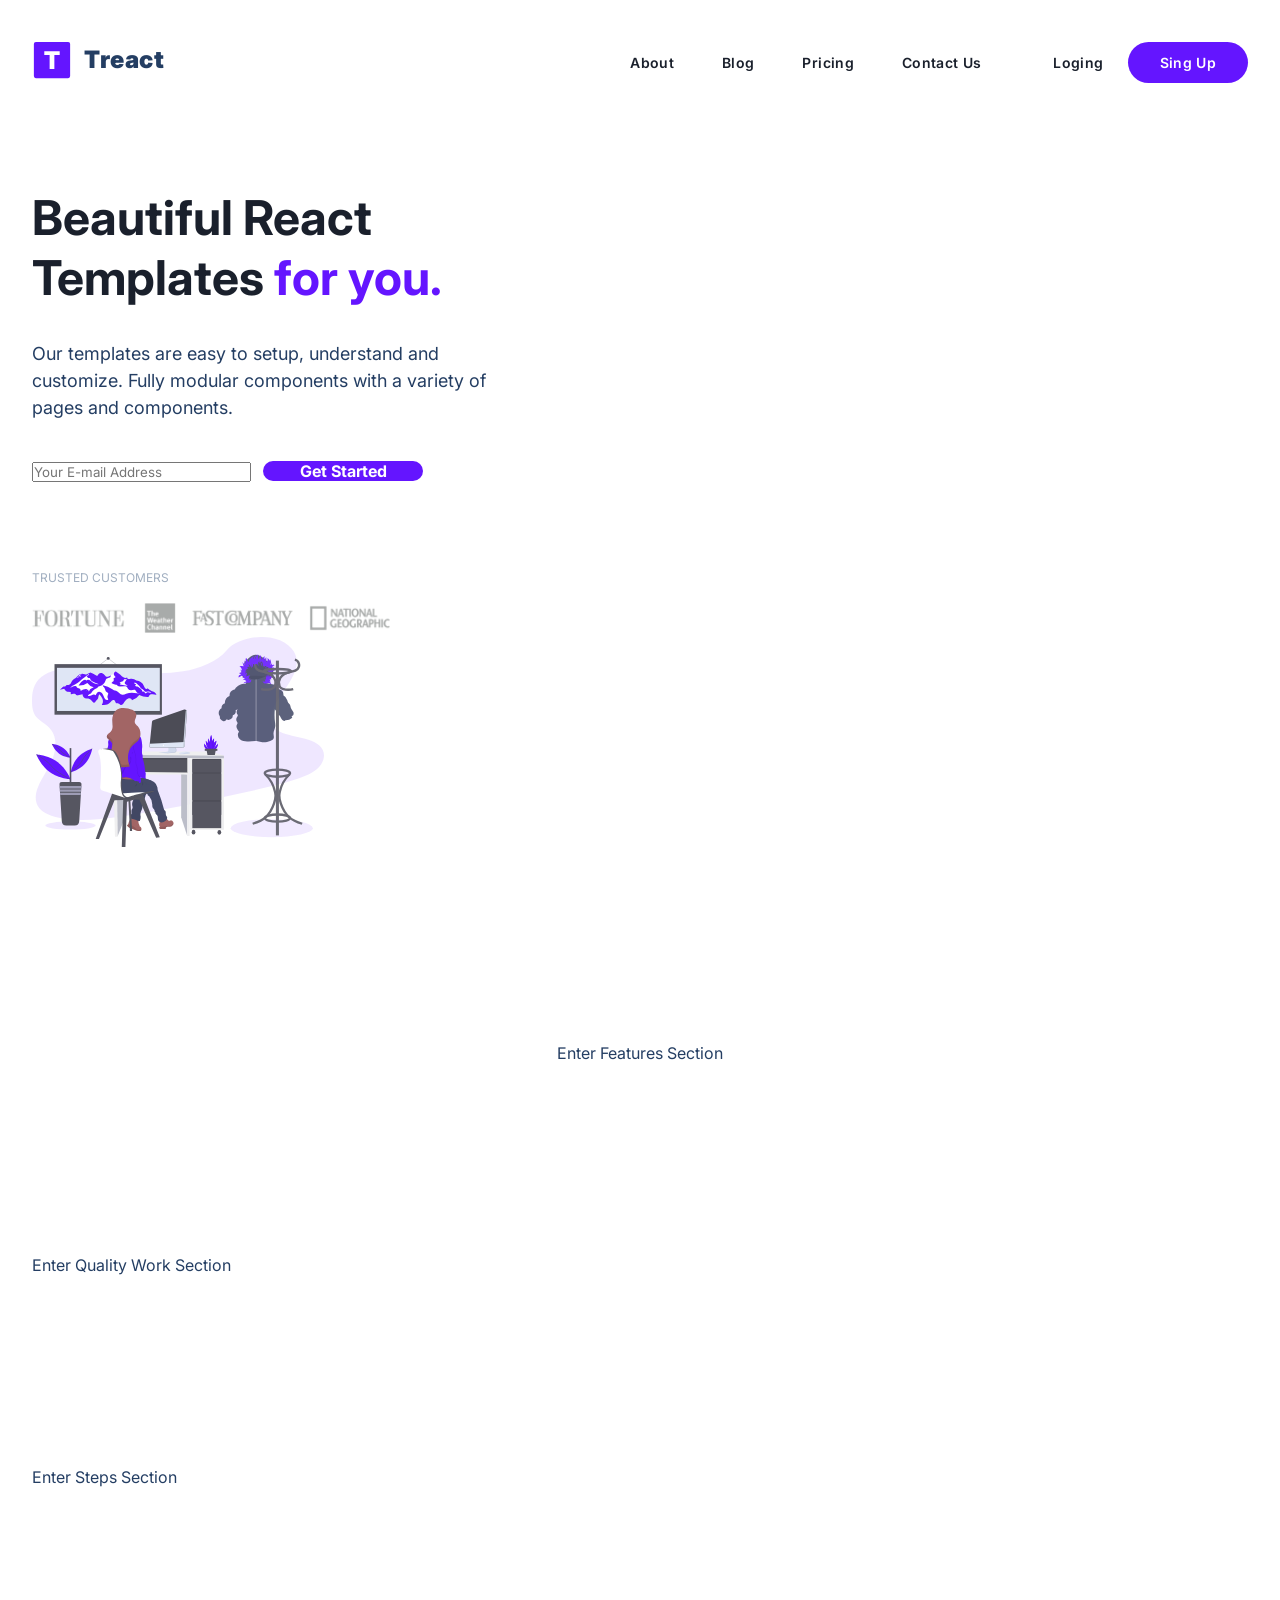
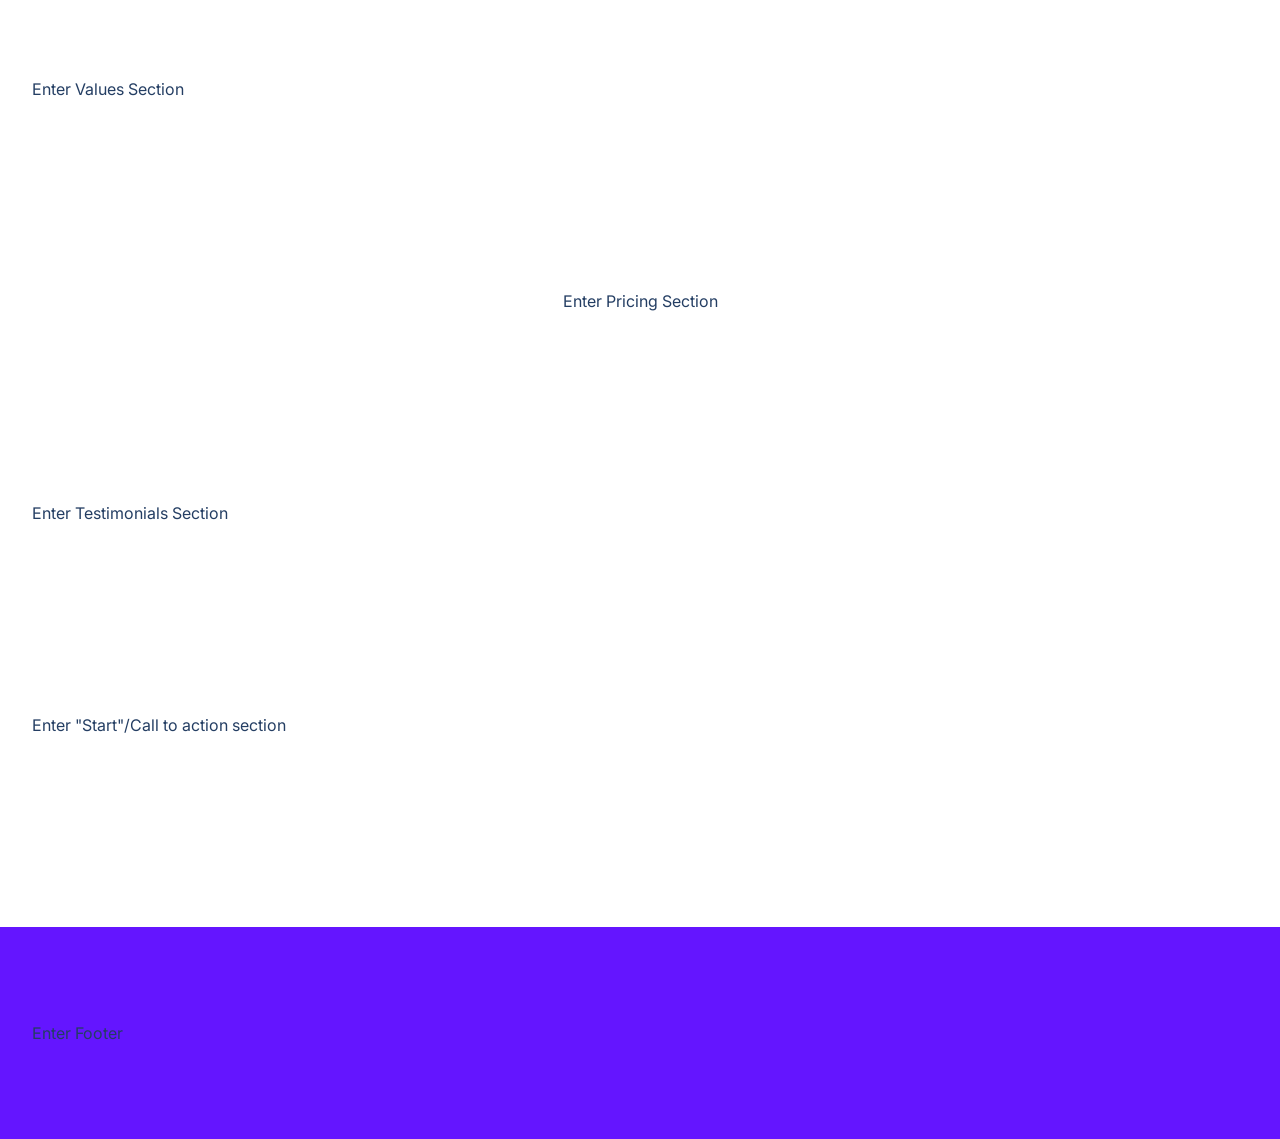
==== index.html @ c9144bdb "update project files" ====
<!DOCTYPE html>
<html lang="en">

<head>
    <meta charset="UTF-8">
    <meta http-equiv="X-UA-Compatible" content="IE=edge">
    <meta name="viewport" content="width=device-width, initial-scale=1.0">
    <title>Document</title>
    <link rel="stylesheet" href="style.css">
    <link rel="stylesheet" href="https://pro.fontawesome.com/releases/v5.10.0/css/all.css"
        integrity="sha384-AYmEC3Yw5cVb3ZcuHtOA93w35dYTsvhLPVnYs9eStHfGJvOvKxVfELGroGkvsg+p" crossorigin="anonymous" />
    <script src="script.js"></script>
</head>

<body>
    <section id="landing">
        <nav>
            <div class="row nav__row">
                <div class="nav__logo">
                <img src="./assets/logo.2c489fc453a1783cbadacf914efa3df6.svg" alt="" class="nav__logo--img">
                 <div class="nav__logo--title">
                    Treact
                 </div>
                </div>
                <div class="nav__links">
                <a href="#" class="nav__link">About</a>    
                <a href="#" class="nav__link">Blog</a>    
                <a href="#" class="nav__link">Pricing</a>    
                <a href="#" class="nav__link">Contact Us </a>    
                <a href="#" class="nav__link login">Loging</a>    
                <a href="#" class="nav__link nav__link--primary">Sing Up</a>    
                </div>
                <button class="btn__menu" onclick="openMenu()">
                    <svg xmlns="http://www.w3.org/2000/svg" width="24" height="24" viewBox="0 0 24 24" fill="none"
                        stroke="currentColor" stroke-width="2" stroke-linecap="round" stroke-linejoin="round"
                        class="btn__menu--svg">
                        <line x1="3" y1="12" x2="21" y2="12"></line>
                        <line x1="3" y1="6" x2="21" y2="6"></line>
                        <line x1="3" y1="18" x2="21" y2="18"></line>
                    </svg>
                </button>
            </div>
        </nav>
        <div class="modal">
            <button class="btn__menu btn__menu--close" onclick="closeMenu()">
                <svg xmlns="http://www.w3.org/2000/svg" width="24" height="24" viewBox="0 0 24 24" fill="none"
                    stroke="currentColor" stroke-width="2" stroke-linecap="round" stroke-linejoin="round"
                    class="light___StyledCloseIcon-lj69nl-14 fASujC">
                    <line x1="18" y1="6" x2="6" y2="18"></line>
                    <line x1="6" y1="6" x2="18" y2="18"></line>
                </svg>
            </button>
            <div class="modal__links">
                <a class="modal__link">About</a>
                <a class="modal__link">Blog</a>
                <a class="modal__link">Pricing</a>
                <a class="modal__link">Contact Us</a>
                <a class="modal__link">Login</a>
                <a class="modal__link modal__link--primary">Sign Up</a>
            </div>
        </div>
        <header>
            <div class="container">
                <div class="row">
                    <div class="header__description">
                        <h1>
                            Beautiful React Templates <span class="purple">for you.</span>
                        </h1>
                        <p class="header__description--para">
                            Our templates are easy to setup, understand and customize. Fully modular components with a variety of pages and components.
                        </p>
                        <div class="header__email">
                          <div class="input header__email--input">
                            <input type="text" placeholder="Your E-mail Address">
                            <button class="header__email--btn">Get Started</button>
                          </div>
                            <p class="header__customers--title">
                               TRUSTED CUSTOMERS
                            </p>
                            <img src="./assets/customers-logo-strip.680ac7c2e8ae28161d2c.png" alt="" class="header__customers">
                        </div>
                        <figure class="header__img--wraper">
                            <img src="./assets/design-illustration-2.6da6a00b20c07c4a9b65d1870679e1b8.svg" alt="" class="header__img">
                        </figure>
                    </div>
                </div>
        </header>
    </section>
    <main>
        <section id="features">
            <div class="container">
                <div class="row__narrow">
                    <!--  -->Enter Features Section<!--  -->
                </div>
            </div>
        </section>
        <section id="quality">
            <div class="container">
                <div class="row">
                    <!--  -->Enter Quality Work Section<!--  -->
                </div>
            </div>
        </section>
        <section id="steps">
            <div class="container">
                <div class="row">
                    <!--  -->Enter Steps Section<!--  -->
                </div>
            </div>
        </section>
        <section id="values">
            <div class="container">
                <div class="row">
                    <!--  -->Enter Values Section<!--  -->
                </div>
            </div>
        </section>
        <section id="pricing">
            <div class="container">
                <div class="row">
                    <!--  -->Enter Pricing Section<!--  -->
                </div>
            </div>
        </section>
        <section id="testimonials">
            <div class="container">
                <div class="row">
                    <!--  -->Enter Testimonials Section<!--  -->
                </div>
            </div>
        </section>
        <section id="start">
            <div class="container">
                <div class="row">
                    <!--  -->Enter "Start"/Call to action section<!--  -->
                </div>
            </div>
        </section>
    </main>
    <footer>
        <div class="row footer__row">
            <!--  -->Enter Footer<!--  -->
        </div>
    </footer>
</body>

</html>
---- style.css ----
@import url('https://fonts.googleapis.com/css2?family=Inter:wght@100;200;300;400;500;600;700;800;900&display=swap');

* {
    margin: 0;
    padding: 0;
    box-sizing: border-box;
    font-family: 'Inter', system-ui;
    color: #243e63;
}

body {
    max-width: 100vw;
    overflow-x: hidden;
}

a {
    text-decoration: none;
    display: inline;
}

h1 {
    font-size: 48px;
    color: #1a202c;
    line-height: 1.25;
}

p {
    font-size: 18px;
    line-height: 1.5;
}

img {
    width: 100%;
}

.row {
    width: 100%;
    max-width: 1280px;
    margin: 0 auto;
}

.row__narrow {
    width: 100%;
    max-width: 1024px;
    margin: 0 auto;
}

.container {
    padding: 96px 0;
}

.purple {
    color: #6415ff;
}

section {
    padding: 0 32px;
}

main {
    margin-bottom: 96px;
}

button {
    cursor: pointer;
}


/* 

NAVBAR ↓

*/


nav {
    display: flex;
    padding-top: 32px;
}

.nav__row {
    display: flex;
    justify-content: space-between;
}

.nav__logo {
    display: flex;
    align-items: center;
    margin: 8px 0;
    padding-bottom: 4px;
}

.nav__logo--img {
    height: 40px;
    width: 40px;
}

.nav__logo--title {
    font-weight: 900;
    font-size: 24px;
    margin-left: 12px;
    padding-bottom: 2px;
    letter-spacing: 0.6px;
}

.nav__links {
    display: flex;
    align-items: center;
    padding-bottom: 2px;
}


.nav__link {
    color: #1a202c;
    font-size: 14px;
    font-weight: 600;
    padding-top: 4px;
    letter-spacing: 0.35px;
    position: relative;
    border-bottom: 2px solid transparent;
    transition: all 300ms ease;
    margin: 0px 24px;
}

.nav__link::after {
    content: "";
    position: absolute;
    bottom: -6px;
    left: 0;
    width: 100%;
    height: 2px;
    background-color: #6415ff;
    opacity: 0;
    transition: opacity 300ms ease;
}

.nav__link:hover::after {
    opacity: 1;
}

.login {
    margin-left: 48px;
}

.nav__link--primary {
    margin: 0;
    padding: 10px 32px;
    margin-top: 2px;
    border-radius: 9999px;
    color: #fff;
    background-color: #6415ff;
    line-height: 1.5;
    border: none;
    width: auto;
    transition: all 300ms ease;
}

.nav__link--primary::after {
    content: "";
    width: 0;
    height: 0;
}

.nav__link--primary:hover {
    background-color: #5011cc;
    color: white;
}

.btn__menu {
    display: none;
    background: transparent;
    border: none;
    transition: all 300ms ease;
}

.btn__menu--svg:hover {
    filter: invert(26%) sepia(94%) saturate(7476%) hue-rotate(261deg) brightness(94%) contrast(115%);
}

.modal {
    position: fixed;
    top: 0;
    left: 0;
    right: 0;
    height: 378px;
    margin: 24px 16px;
    padding: 32px;
    background-color: #fff;
    border: 1px solid rgb(229, 231, 235);
    border-radius: 8px;
    z-index: 4;
    visibility: hidden;
    opacity: 0;
    transform: translateX(300%);
    transition: all 300ms ease;
}

.modal__links {
    width: 100%;
    height: 100%;
    display: flex;
    flex-direction: column;
    align-items: center;
}

.modal__link {
    color: #1a202c;
    font-size: 18px;
    font-weight: 600;
    line-height: 1.5;
    margin: 8px 0;
    padding-bottom: 4px;
    border-bottom: 2px solid transparent;
}

.modal__link--primary {
    color: #f7fafc;
    padding: 12px 32px;
    background: #6415ff;
    border-radius: 500px;
    border: none;
}

.menu--open .modal {
    visibility: visible;
    opacity: 1;
    transform: translateX(0);
}

.btn__menu--close {
    position: fixed;
    top: 24px;
    right: 18px;
}


/* 

HEADER / ABOUT US ↓

*/


header .row {
    display: flex;
    align-items: center;
    justify-content: space-between;
}

.header__description {
    width: 40%;
}

.header__description--para {
    margin: 32px 0; 
}

.header__emial {
    width: 100%;
    max-width: 448px;
    height: 68px;
    position: relative;
    display: flex;
    justify-content: flex-end;
    align-items: center;
}

.header__emial--input {
    width: 100%;
    height: 100%;
    padding: 0 16px;
    border: 1px solid rgb(229, 231, 235);
    border-radius: 8px;
    font-size: 16px;
    font-weight: 500;
    padding: 20px 192px 20px 32px;
    top: 0;
    bottom: 0;
    position: absolute; 
    z-index: 1;
    transition: border-color 300ms;
    color: #243e63;
}

.header__email--input:hover {
    border-color: #a0aec0;
}

.header__email--input:focus,
.header__email--input:active {
    border-color: #6415ff;
    outline: none;
}


.header__email--btn {
    z-index: 2;
    margin: 8px;
    height: calc(100% - 16px);
    border-radius:  500px;
    width: 160px;
    border: none;
    background-color: #6415ff;
    color: #fff;
    font-size: 16px;
    font-weight: 700;
    transition: all 300ms ease;
}

.header__email--btn:hover {
    background-color: #3c0d99;
}

.header__customers--title {
    margin-top: 80px;
    color: #a0aec0;
    font-size: 12px;
    letter-spacing: 0.6;
}

.header__customers {
    margin-top: 16px;
    padding-right: 128px;
    opacity: 0.5;
}

.header__img--wraper {
    width: calc(100% - 40%);
}

.header__img {
    width: 100%;
    max-width: 512px;
}


/* 

FEATURES ↓

*/


#features {
    position: relative;
}

#features .row__narrow {
    display: flex;
    flex-direction: column;
    align-items: center;
}


/* 

QUALITY WORK ↓

*/


#quality .row {
    display: flex;
    justify-content: space-between;
    align-items: center;
}


/* 

STEPS ↓

*/


#steps .row {
    display: flex;
    justify-content: space-between;
    align-items: center;
}


/* 

VALUES ↓

*/

#values .row {
    display: flex;
    justify-content: space-between;
    align-items: center;
}


/*

PRICING ↓

*/


#pricing .row {
    display: flex;
    flex-direction: column;
    align-items: center;
}

/* 

TESTIMONIALS ↓

*/


#testimonials .row {
    display: flex;
}


/* 

START / CALL TO ACTION ↓

*/



#start .row {
    position: relative;
    overflow: hidden;
}


/* 

FOOTER ↓

*/


footer {
    padding: 96px 32px;
    background-color: rgb(100, 21, 255);
    margin-bottom: -32px;
    position: relative;
    overflow: hidden;
}


/* 

MOBILE RESPONSIVENESS ↓

*/


@media(max-width: 1280px) {
    header .row {
        align-items: flex-end;
    }
}

@media (max-width: 1024px) {

    .btn__menu {
        display: block;
    }
    header .row {
        flex-direction: column;
        align-items: center;
    }
    footer {
        padding: 80px 32px;
    }
}

@media(max-width: 768px) {
    #quality .row,
    #values .row {
        flex-direction: column-reverse;
    }
    #steps .row,
    #testimonials .row {
        flex-direction: column;
        align-items: center;
    }
    #pricing .row {
        margin-top: 40px;
    }
}

@media(max-width: 640px) {
    .container {
        padding: 80px 0;
    }
    .nav__logo {
        margin: 8px 0;
        padding-bottom: 4px;
    }
    main {
        margin-bottom: 80px;
    }
}
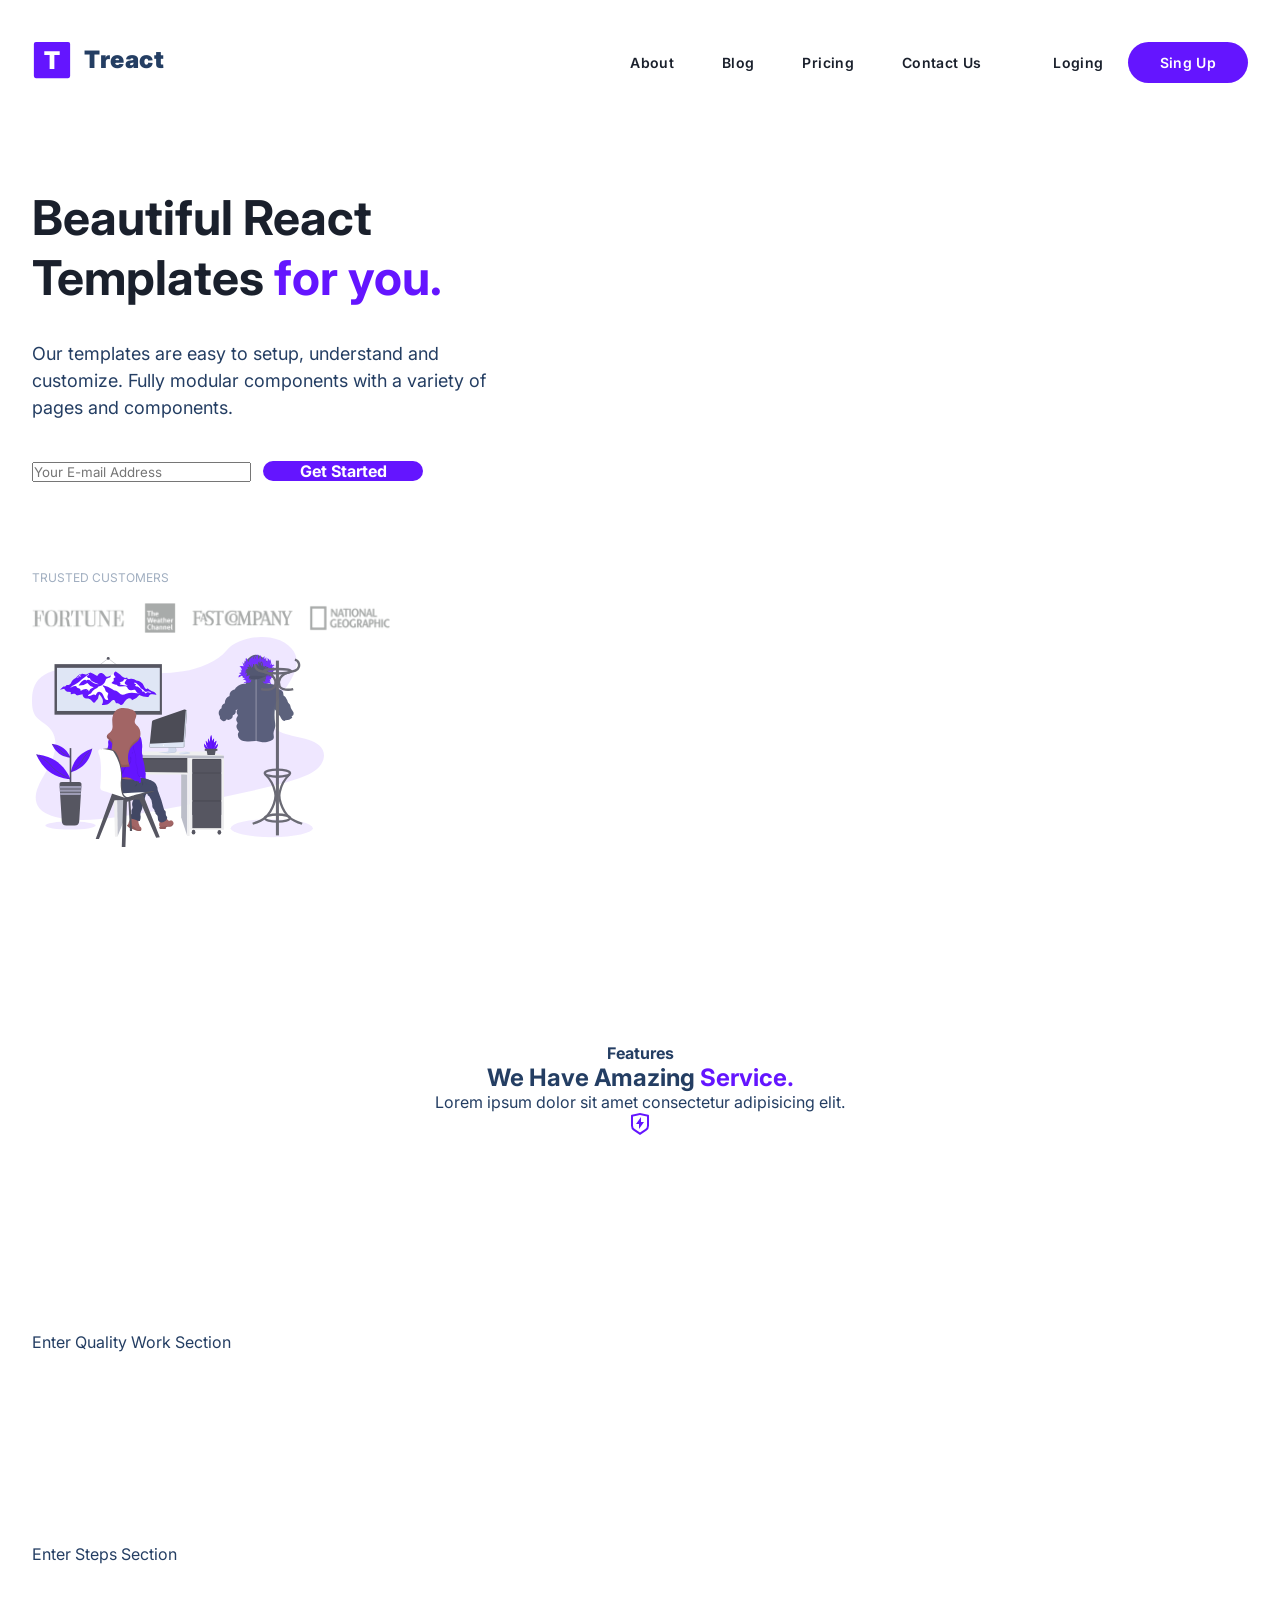
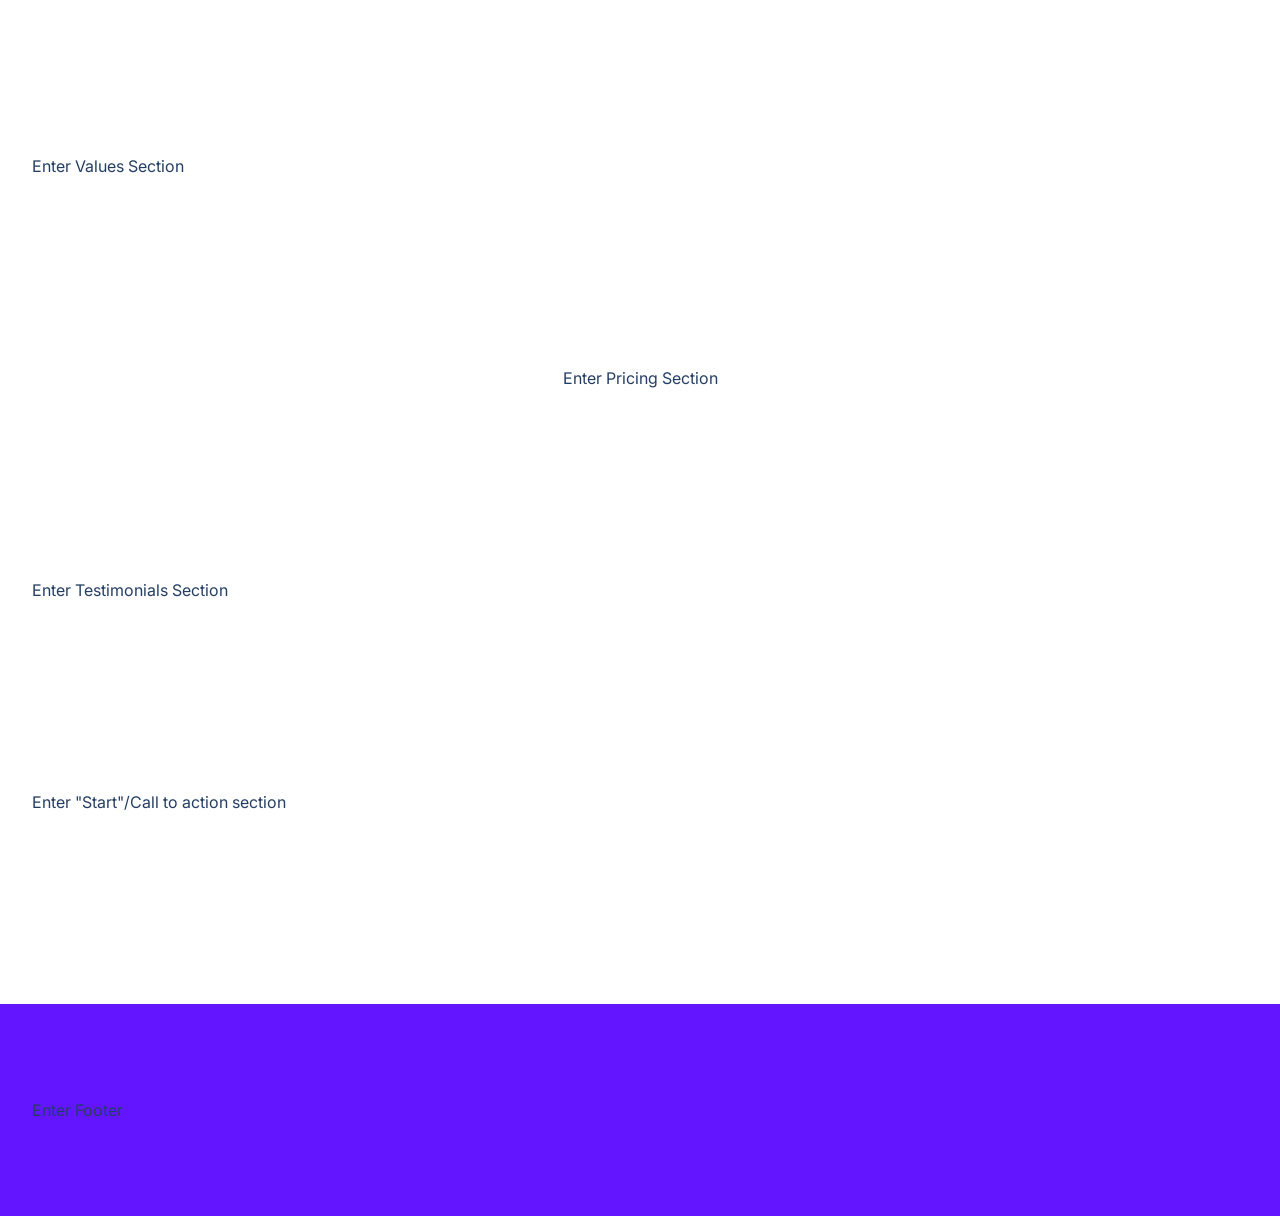
==== commit d11fe07b: "update page content" ====
--- a/index.html
+++ b/index.html
@@ -90,8 +90,22 @@
         <section id="features">
             <div class="container">
                 <div class="row__narrow">
-                    <!--  -->Enter Features Section<!--  -->
+                    <h4 class="section__tag">Features</h4>
+                    <h2 class="section__title">
+                        We Have Amazing <span class="purple">Service.</span>
+                    </h2>
+                    <div class="section__para">
+                        Lorem ipsum dolor sit amet consectetur adipisicing elit.
                 </div>
+                <div class="features">
+                    <div class="feature">
+                        <div class="feature__row">
+                            <figure class="feature__img--wraper">
+                                <img src="./assets/shield-icon.daefe14b320b14fbd9cbd18908ac93ec.svg"
+                                class="feature__img" 
+                                />
+                            </figure>
+                            
             </div>
         </section>
         <section id="quality">
--- a/style.css
+++ b/style.css
@@ -12,10 +12,34 @@
     max-width: 100vw;
     overflow-x: hidden;
 }
+html {
+    scroll-behavior: smooth;
+}
+body {
+    max-width: 100vw;
+    overflow-x: hidden;
+}
+.row {
+    width: 100%;
+    max-width: 1280px;
+    margin: 0 auto;     
+}
+.row__narrow {
+    width: 100%;
+    max-width: 1024px;
+    margin: 0 auto;
+}   
+.container {
+    padding: 96px 0;
+}   
 
 a {
     text-decoration: none;
     display: inline;
+}
+
+img {
+    width: 100%;
 }
 
 h1 {
@@ -24,13 +48,13 @@
     line-height: 1.25;
 }
 
+.purple {
+    color: #6415ff;
+}
+
 p {
     font-size: 18px;
     line-height: 1.5;
-}
-
-img {
-    width: 100%;
 }
 
 .row {
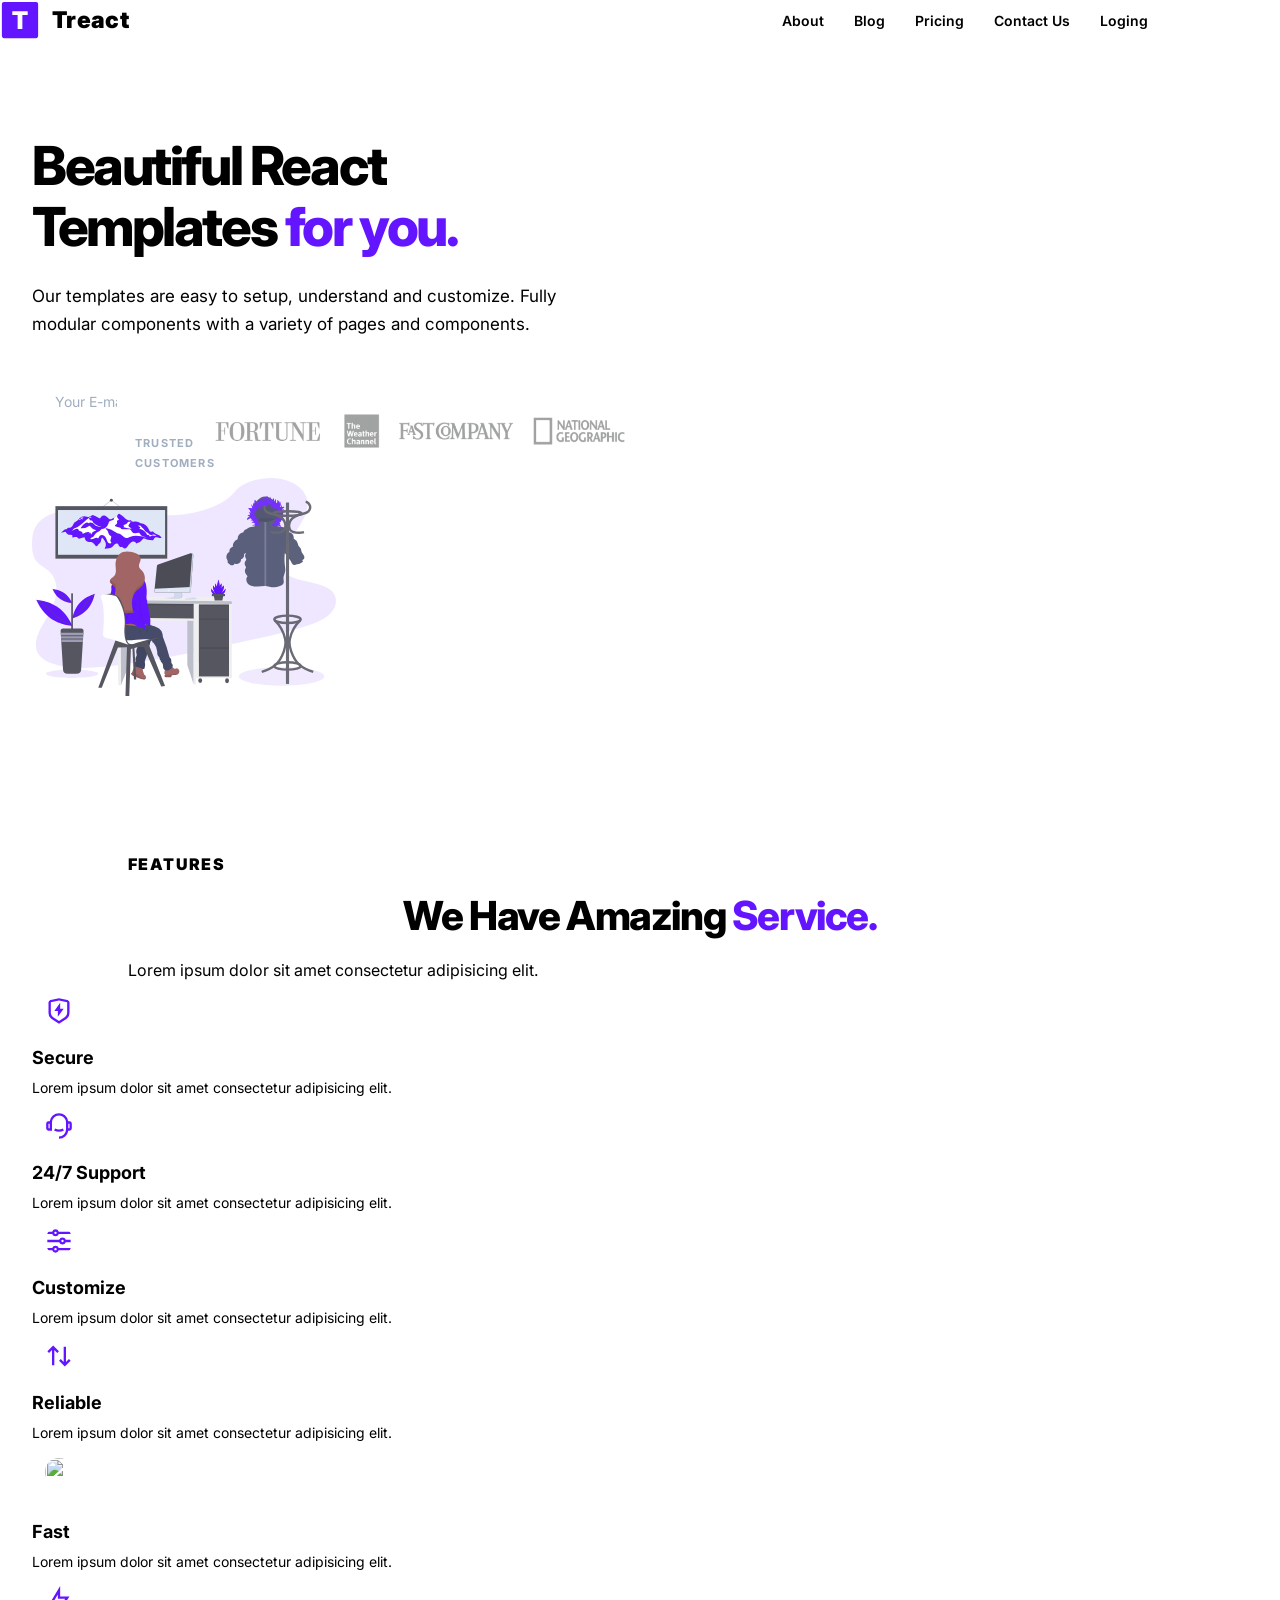
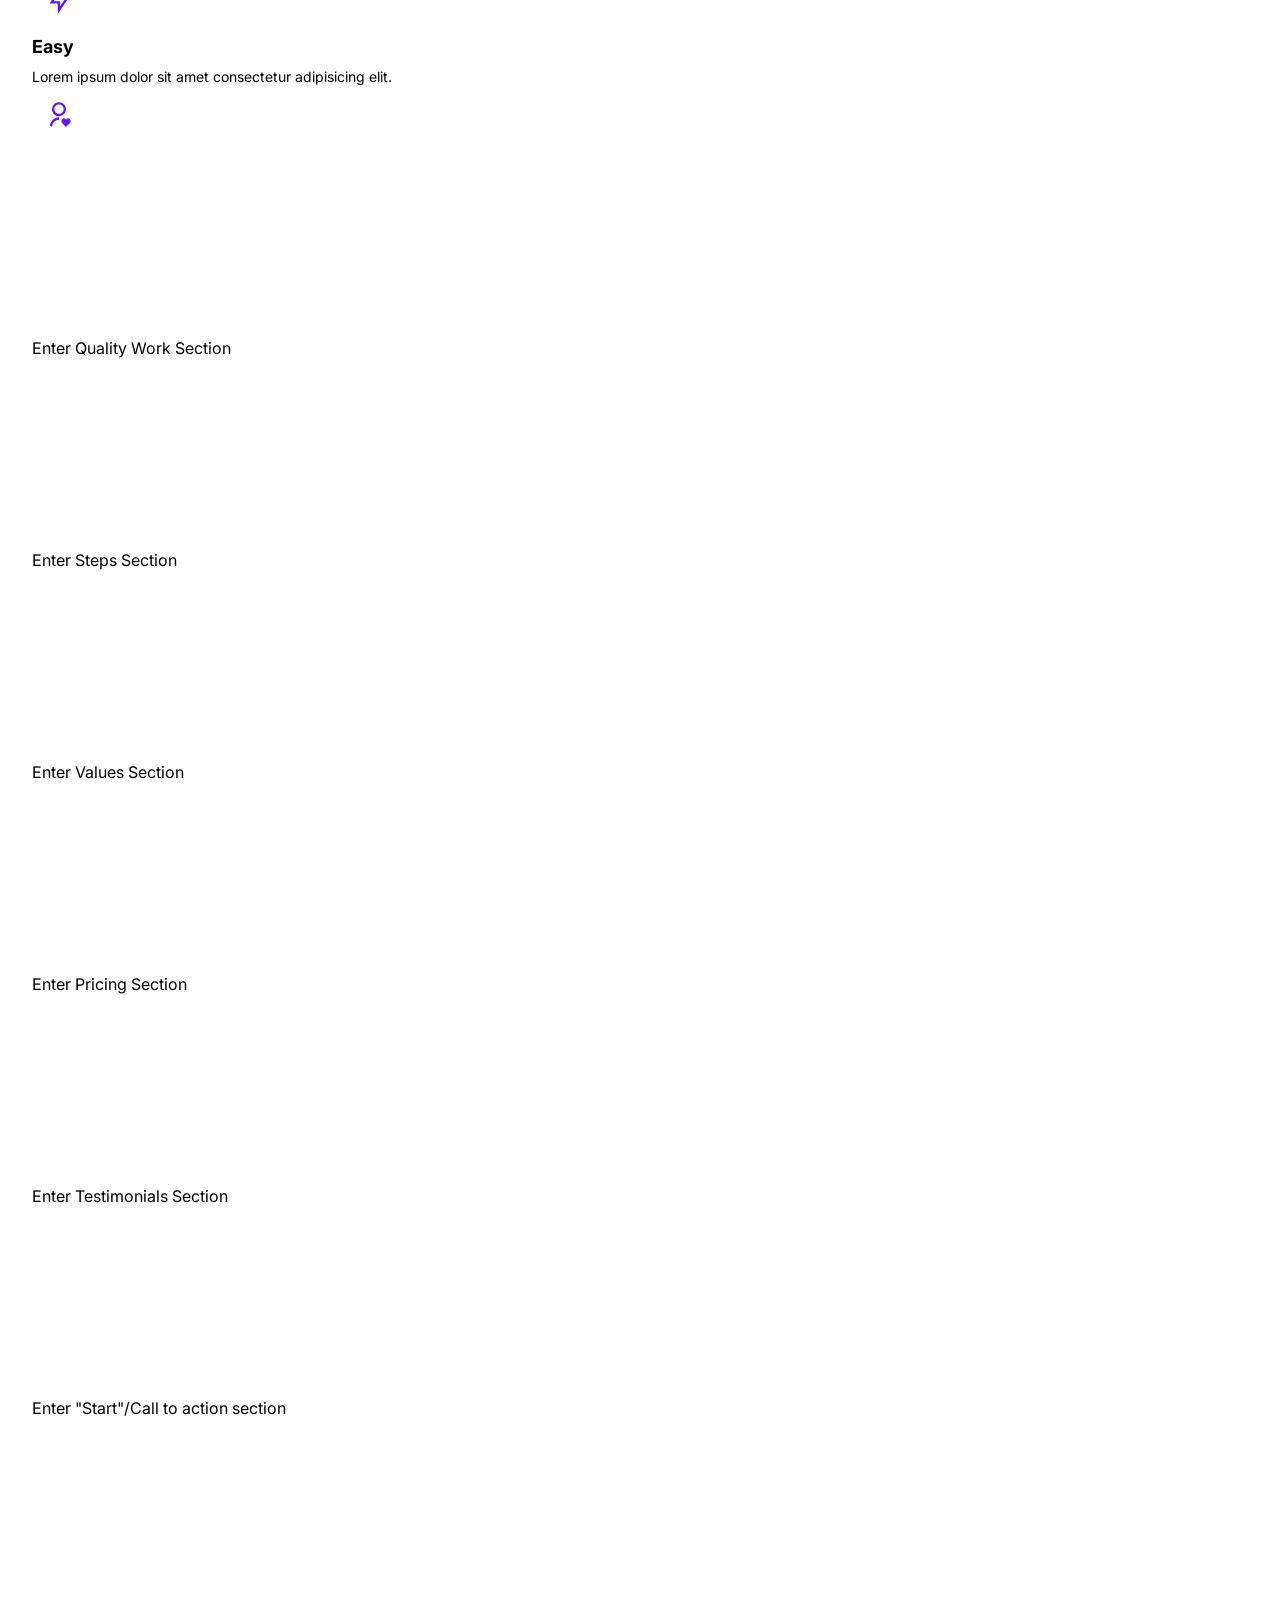
==== commit 3650b30f: "main" ====
--- a/index.html
+++ b/index.html
@@ -57,6 +57,12 @@
                 <a class="modal__link">Contact Us</a>
                 <a class="modal__link">Login</a>
                 <a class="modal__link modal__link--primary">Sign Up</a>
+                <a class="modal__link" href="features" onclick="closeMenu()">About</a>
+                <a class="modal__link modal__link--primary" href="steps" onclick="closeMenu()">How it works</a>
+                <a class="modal__link" href="pricing" onclick="closeMenu()">Pricing</a>
+                <a class="modal__link" href="contact" onclick="closeMenu()">Contact Us</a>
+                <a class="modal__link" href="login" onclick="closeMenu()">Login</a>
+                <a class="modal__link modal__link--primary" href="signup" onclick="closeMenu()">Sign Up</a> 
             </div>
         </div>
         <header>
@@ -71,7 +77,7 @@
                         </p>
                         <div class="header__email">
                           <div class="input header__email--input">
-                            <input type="text" placeholder="Your E-mail Address">
+                            <input type="text" class="header__email--input" placeholder="Your E-mail Address">
                             <button class="header__email--btn">Get Started</button>
                           </div>
                             <p class="header__customers--title">
@@ -84,6 +90,7 @@
                         </figure>
                     </div>
                 </div>
+            </div>
         </header>
     </section>
     <main>
@@ -96,6 +103,7 @@
                     </h2>
                     <div class="section__para">
                         Lorem ipsum dolor sit amet consectetur adipisicing elit.
+                    </div>
                 </div>
                 <div class="features">
                     <div class="feature">
@@ -103,10 +111,108 @@
                             <figure class="feature__img--wraper">
                                 <img src="./assets/shield-icon.daefe14b320b14fbd9cbd18908ac93ec.svg"
                                 class="feature__img" 
-                                />
-                            </figure>
-                            
-            </div>
+                                alt="Purple shield with a lightning bolt, symbolizing secure payments."
+                                />
+                            </figure>
+                             <div class="feature__text">
+                                 <h3 class="feature__title">Secure</h3>
+                                 <p class="feature__para">
+                                     Lorem ipsum dolor sit amet consectetur adipisicing elit.
+                                 </p>
+                             </div>
+                             <div class="feature__row">
+                            <figure class="feature__img--wraper">
+                                <img src="./assets/support-icon.f9253ffa8cb6ffde5bbaa05eb5136375.svg"
+                                class="feature__img"
+                                alt="Purple support icon, symbolizing 24/7 customer support."
+                                />
+                            </figure>   
+                             <div class="feature__text">
+                                 <h3 class="feature__title">24/7 Support</h3>
+                                 <p class="feature__para">
+                                     Lorem ipsum dolor sit amet consectetur adipisicing elit.
+                                 </p>
+                             </div>
+                            <div class="feature__row">
+                            <figure class="feature__img--wraper">
+                                <img src="./assets/customize-icon.367468c90fd796009b97fbfba67b2c6a.svg"
+                                class="feature__img" 
+                                alt="Purple customize icon, symbolizing customizable services."
+                                />
+                            </figure>
+                             <div class="feature__text">
+                                 <h3 class="feature__title">Customize</h3>
+                                 <p class="feature__para">
+                                     Lorem ipsum dolor sit amet consectetur adipisicing elit.
+                                 </p>
+                             </div> 
+                             <div class="feature__row">
+                            <figure class="feature__img--wraper">
+                                <img src="./assets/reliable-icon.1367510a8f0a1bec76dc425d25f92f43.svg"
+                                class="feature__img" 
+                                alt="Purple reliable icon, symbolizing reliability."
+                                />
+                            </figure>
+                             <div class="feature__text">
+                                 <h3 class="feature__title">Reliable</h3>
+                                 <p class="feature__para">
+                                     Lorem ipsum dolor sit amet consectetur adipisicing elit.
+                                 </p>
+                             </div>
+                        </div>
+                        <div class="feature__row">
+                            <figure class="feature__img--wraper">
+                                <img src="./assets/fast-icon.dbb97107f60f25f0182c41b249d53865.svg"
+                                class="feature__img" 
+                                />
+                            </figure>
+                             <div class="feature__text">
+                                 <h3 class="feature__title">Fast</h3>
+                                 <p class="feature__para">
+                                     Lorem ipsum dolor sit amet consectetur adipisicing elit.
+                                 </p>
+                             </div>
+                             <div class="feature__row">
+                            <figure class="feature__img--wraper">
+                                <img src="./assets/fast-icon.dbb971a73d4805d2fc3bcdacdb55beba.svg"
+                                class="feature__img"
+                                alt="Purple simple icon, symbolizing simplicity."
+                                />
+                            </figure>
+                             <div class="feature__text">
+                                 <h3 class="feature__title">Easy</h3>
+                                 <p class="feature__para">
+                                     Lorem ipsum dolor sit amet consectetur adipisicing elit.
+                                 </p>
+                                 <div class="feature__row">
+                            <figure class="feature__img--wraper">
+                                <img src="./assets/simple-icon.673b7e1750b2a4ef32907fc164828d00.svg"
+                                class="feature__img"
+                                alt="Purple simple icon, symbolizing simplicity."
+                                />
+                            </figure>
+                             </div>
+                    </div>
+                </div>
+            </div>
+            <div class="features">
+                <div class="feature__row">
+            </div>
+             <div class="features">
+                <div class="feature__row">  
+                </div>
+             </div>
+             <div class="features">
+                <div class="feature__row">
+             </div>
+             <div class="features">
+                <div class="feature__row">
+             </div>   
+             <div class="features">
+                <div class="feature__row">
+             </div>
+            </div>
+            
         </section>
         <section id="quality">
             <div class="container">
@@ -152,10 +258,22 @@
         </section>
     </main>
     <footer>
+        <svg viewBox="0 0 600 600" class="footer_blob--1"></svg>
+        <svg viewBox="0 0 600 600" class="footer_blob--2"></svg>    
+        <g transform="translate(300, 300)">
+            <path>
+                <path d="M153.6,-239C199.1,-209.8,236,-167.2,258.4,-118C280.9,-68.9,288.9,-13.1,281.2,40.4C273.5,93.9,250.1,145.2,214.7,186.1C179.3,226.9,131.9,257.4,80,272.6C28.2,287.8,-28.2,287.8,-80,272.6C-131.9,257.4,-179.3,226.9,-214.7,186.1C-250.1,145.2,-273.5,93.9,-281.2,40.4C-288.9,-13.1,-280.9,-68.9,-258.4,-118C-236,-167.2,-199.1,-209.8,-153.6,-239C-108.1,-268.3,-54.1,-284.1,0,-284.1C54.1,-284.1,108.1,-268.3,153.6,-239Z" fill="rgba(80,17,204)"></path>
+            </path>
+        </g>
+        </svg>
+        
         <div class="row footer__row">
-            <!--  -->Enter Footer<!--  -->
+           <div class="footer__columns"></div>
+           <div class="footer__divider"></div>
+           <div class="footer__button"></div>
         </div>
     </footer>
+    <span id="PING__CONTENT_MB_MAIN" style="display:none;"></span>
 </body>
 
 </html>
--- a/style.css
+++ b/style.css
@@ -1,528 +1,1106 @@
 @import url('https://fonts.googleapis.com/css2?family=Inter:wght@100;200;300;400;500;600;700;800;900&display=swap');
 
 * {
+    box-sizing: border-box;
     margin: 0;
     padding: 0;
-    box-sizing: border-box;
-    font-family: 'Inter', system-ui;
-    color: #243e63;
-}
-
-body {
-    max-width: 100vw;
-    overflow-x: hidden;
+    padding: 0;
+    font-family: "Inter", system-ui, sans-serif;
+    color: var(--heading);
 }
 html {
     scroll-behavior: smooth;
 }
 body {
-    max-width: 100vw;
     overflow-x: hidden;
 }
 .row {
     width: 100%;
     max-width: 1280px;
-    margin: 0 auto;     
 }
 .row__narrow {
+    max-width: 1024px;
     width: 100%;
-    max-width: 1024px;
     margin: 0 auto;
-}   
+}
 .container {
-    padding: 96px 0;
-}   
-
+    padding: 96px 32px;
+}
 a {
     text-decoration: none;
     display: inline;
 }
-
 img {
-    width: 100%;
-}
-
+    max-width: 100%;
+}
 h1 {
     font-size: 48px;
     color: #1a202c;
     line-height: 1.25;
 }
-
 .purple {
     color: #6415ff;
 }
-
 p {
     font-size: 18px;
+    line-height: 1.75;
+}
+.section__tag {
+    font-size: 16px;
+    font-weight: 900;
+    letter-spacing: 1.4px;
     line-height: 1.5;
-}
-
-.row {
-    width: 100%;
-    max-width: 1280px;
+    text-transform: uppercase;
+}
+.section__title {
+    margin: 16px 0;
+    color: var(--heading);
+    font-size: 40px;
+    font-weight: 800;
+    letter-spacing: -0.035em;
+    line-height: 1.2;
+}
+#features .section__title,
+#pricing .section__title {
+    text-align: center;
+}
+.section {
+    scroll-margin-top: 24px;
+}
+.section--tint {
+    background: #f7f8fc;
+}
+.section__para {
+    color: var(--muted);
+    font-size: 16px;
+    line-height: 1.75;
+}
+.section-heading {
+    max-width: 640px;
+    margin: 0 auto 56px;
+    text-align: center;
+}
+
+.section-heading .section__para {
     margin: 0 auto;
 }
-
-.row__narrow {
-    width: 100%;
-    max-width: 1024px;
-    margin: 0 auto;
-}
-
-.container {
-    padding: 96px 0;
-}
-
-.purple {
-    color: #6415ff;
-}
-
-section {
-    padding: 0 32px;
-}
-
-main {
-    margin-bottom: 96px;
-}
-
-button {
-    cursor: pointer;
-}
-
-
-/* 
-
-NAVBAR ↓
-
-*/
-
-
-nav {
-    display: flex;
-    padding-top: 32px;
+.btn:hover {
+    background-color: rgba(80, 17, 204, 1);
+}
+.button {
+    display: inline-flex;
+    min-height: 48px;
+    align-items: center;
+    justify-content: center;
+    padding: 0 30px;
+    border: 1px solid transparent;
+    border-radius: 999px;
+    font-size: 14px;
+    font-weight: 700;
+    transition: background-color 180ms ease, color 180ms ease, transform 180ms ease;
+}
+.button--primary {
+    color: #fff;
+    background: var(--purple);
+}
+
+.button--primary:hover {
+    background: var(--purple-dark);
+}
+
+.button--outline {
+    color: var(--purple);
+    border-color: var(--purple);
+}
+
+.button--outline:hover {
+    color: #fff;
+    background: var(--purple);
+}
+
+.button--light {
+    color: var(--heading);
+    background: #fff;
+}
+
+.button--light:hover {
+    background: #edf2f7;
+}
+
+.button--transparent {
+    color: #fff;
+    border-color: rgba(255, 255, 255, 0.7);
+}
+
+.button--transparent:hover {
+    color: var(--purple);
+    background: #fff;
+}
+
+/* Navigation and hero */
+
+#landing {
+    position: relative;
+    overflow: hidden;
+}
+
+.site-nav {
+    position: relative;
+    z-index: 3;
+    padding: 24px 32px 0;
+}
+
+.nav__row,
+.nav__logo,
+.nav__links {
+    display: flex;
+    align-items: center;
 }
 
 .nav__row {
-    display: flex;
     justify-content: space-between;
 }
 
 .nav__logo {
-    display: flex;
-    align-items: center;
-    margin: 8px 0;
-    padding-bottom: 4px;
+    flex-shrink: 0;
+    gap: 12px;
 }
 
 .nav__logo--img {
+    width: 40px;
     height: 40px;
-    width: 40px;
 }
 
 .nav__logo--title {
+    color: var(--heading);
+    font-size: 23px;
     font-weight: 900;
-    font-size: 24px;
-    margin-left: 12px;
-    padding-bottom: 2px;
-    letter-spacing: 0.6px;
+    letter-spacing: 0.3px;
 }
 
 .nav__links {
-    display: flex;
-    align-items: center;
-    padding-bottom: 2px;
-}
-
+    gap: 30px;
+}
 
 .nav__link {
-    color: #1a202c;
+    position: relative;
+    color: var(--heading);
     font-size: 14px;
     font-weight: 600;
-    padding-top: 4px;
-    letter-spacing: 0.35px;
-    position: relative;
-    border-bottom: 2px solid transparent;
-    transition: all 300ms ease;
-    margin: 0px 24px;
-}
-
-.nav__link::after {
+}
+
+.nav__link:not(.nav__link--primary)::after {
+    position: absolute;
+    right: 0;
+    bottom: -7px;
+    left: 0;
+    height: 2px;
+    background: var(--purple);
     content: "";
-    position: absolute;
-    bottom: -6px;
-    left: 0;
-    width: 100%;
-    height: 2px;
-    background-color: #6415ff;
-    opacity: 0;
-    transition: opacity 300ms ease;
-}
-
-.nav__link:hover::after {
-    opacity: 1;
-}
-
-.login {
-    margin-left: 48px;
+    transform: scaleX(0);
+    transform-origin: left;
+    transition: transform 180ms ease;
+}
+
+.nav__link:not(.nav__link--primary):hover::after {
+    transform: scaleX(1);
 }
 
 .nav__link--primary {
-    margin: 0;
-    padding: 10px 32px;
-    margin-top: 2px;
-    border-radius: 9999px;
-    color: #fff;
-    background-color: #6415ff;
-    line-height: 1.5;
-    border: none;
-    width: auto;
-    transition: all 300ms ease;
-}
-
-.nav__link--primary::after {
-    content: "";
-    width: 0;
-    height: 0;
+    padding: 11px 24px;
+    border-radius: 999px;
+    color: #fff;
+    background: var(--purple);
+    transition: background-color 180ms ease;
 }
 
 .nav__link--primary:hover {
-    background-color: #5011cc;
-    color: white;
+    background: var(--purple-dark);
 }
 
 .btn__menu {
     display: none;
+    padding: 8px;
+    color: var(--heading);
+    border: 0;
     background: transparent;
-    border: none;
-    transition: all 300ms ease;
-}
-
-.btn__menu--svg:hover {
-    filter: invert(26%) sepia(94%) saturate(7476%) hue-rotate(261deg) brightness(94%) contrast(115%);
+}
+
+.btn__menu svg {
+    display: block;
 }
 
 .modal {
     position: fixed;
-    top: 0;
-    left: 0;
-    right: 0;
-    height: 378px;
-    margin: 24px 16px;
-    padding: 32px;
-    background-color: #fff;
-    border: 1px solid rgb(229, 231, 235);
-    border-radius: 8px;
-    z-index: 4;
+    z-index: 10;
+    inset: 16px;
+    display: flex;
+    align-items: center;
+    justify-content: center;
     visibility: hidden;
+    padding: 48px 24px;
+    border: 1px solid var(--line);
+    border-radius: 12px;
+    background: #fff;
+    box-shadow: 0 20px 60px rgba(36, 62, 99, 0.18);
     opacity: 0;
-    transform: translateX(300%);
-    transition: all 300ms ease;
-}
-
-.modal__links {
-    width: 100%;
-    height: 100%;
-    display: flex;
-    flex-direction: column;
-    align-items: center;
-}
-
-.modal__link {
-    color: #1a202c;
-    font-size: 18px;
-    font-weight: 600;
-    line-height: 1.5;
-    margin: 8px 0;
-    padding-bottom: 4px;
-    border-bottom: 2px solid transparent;
-}
-
-.modal__link--primary {
-    color: #f7fafc;
-    padding: 12px 32px;
-    background: #6415ff;
-    border-radius: 500px;
-    border: none;
+    transform: translateY(-12px);
+    transition: opacity 180ms ease, transform 180ms ease, visibility 180ms ease;
 }
 
 .menu--open .modal {
     visibility: visible;
     opacity: 1;
-    transform: translateX(0);
+    transform: translateY(0);
+}
+
+.modal__links {
+    display: flex;
+    flex-direction: column;
+    align-items: center;
+    gap: 20px;
+}
+
+.modal__link {
+    color: var(--heading);
+    font-size: 18px;
+    font-weight: 600;
+}
+
+.modal__link--primary {
+    padding: 12px 28px;
+    border-radius: 999px;
+    color: #fff;
+    background: var(--purple);
 }
 
 .btn__menu--close {
-    position: fixed;
-    top: 24px;
-    right: 18px;
-}
-
-
-/* 
-
-HEADER / ABOUT US ↓
-
-*/
-
-
-header .row {
-    display: flex;
-    align-items: center;
-    justify-content: space-between;
+    position: absolute;
+    top: 16px;
+    right: 16px;
+}
+
+.menu--open {
+    overflow: hidden;
+}
+
+.hero {
+    position: relative;
+    isolation: isolate;
+}
+
+.hero .container {
+    position: relative;
+    z-index: 1;
+    padding-top: 76px;
+    padding-bottom: 104px;
+}
+
+.hero__row {
+    display: flex;
+    align-items: center;
+    gap: 40px;
 }
 
 .header__description {
-    width: 40%;
+    width: 48%;
+}
+
+h1 {
+    color: var(--heading);
+    font-size: clamp(42px, 4.2vw, 58px);
+    font-weight: 800;
+    letter-spacing: -0.045em;
+    line-height: 1.13;
 }
 
 .header__description--para {
-    margin: 32px 0; 
-}
-
-.header__emial {
+    max-width: 540px;
+    margin: 24px 0 30px;
+    color: var(--muted);
+    font-size: 17px;
+    line-height: 1.7;
+}
+
+.header__email {
+    position: relative;
+    display: flex;
     width: 100%;
-    max-width: 448px;
-    height: 68px;
-    position: relative;
-    display: flex;
-    justify-content: flex-end;
-    align-items: center;
-}
-
-.header__emial--input {
+    max-width: 460px;
+    min-height: 62px;
+    align-items: center;
+    padding: 5px;
+    border: 2px solid var(--line);
+    border-radius: 999px;
+    transition: border-color 180ms ease, box-shadow 180ms ease;
+}
+
+.header__email:focus-within {
+    border-color: var(--purple);
+    box-shadow: 0 0 0 3px rgba(100, 21, 255, 0.12);
+}
+
+.header__email input {
     width: 100%;
-    height: 100%;
-    padding: 0 16px;
-    border: 1px solid rgb(229, 231, 235);
-    border-radius: 8px;
-    font-size: 16px;
-    font-weight: 500;
-    padding: 20px 192px 20px 32px;
-    top: 0;
-    bottom: 0;
-    position: absolute; 
-    z-index: 1;
-    transition: border-color 300ms;
-    color: #243e63;
-}
-
-.header__email--input:hover {
-    border-color: #a0aec0;
-}
-
-.header__email--input:focus,
-.header__email--input:active {
-    border-color: #6415ff;
-    outline: none;
-}
-
+    min-width: 0;
+    padding: 0 18px;
+    color: var(--heading);
+    border: 0;
+    outline: 0;
+    background: transparent;
+    font-size: 14px;
+}
+
+.header__email input::placeholder {
+    color: #a0aec0;
+}
 
 .header__email--btn {
-    z-index: 2;
-    margin: 8px;
-    height: calc(100% - 16px);
-    border-radius:  500px;
-    width: 160px;
-    border: none;
-    background-color: #6415ff;
-    color: #fff;
-    font-size: 16px;
+    flex: 0 0 auto;
+    min-height: 46px;
+    padding: 0 24px;
+    border: 0;
+    border-radius: 999px;
+    color: #fff;
+    background: var(--purple);
+    font-size: 14px;
     font-weight: 700;
-    transition: all 300ms ease;
+    transition: background-color 180ms ease;
 }
 
 .header__email--btn:hover {
-    background-color: #3c0d99;
+    background: var(--purple-dark);
 }
 
 .header__customers--title {
-    margin-top: 80px;
+    margin-top: 60px;
     color: #a0aec0;
-    font-size: 12px;
-    letter-spacing: 0.6;
+    font-size: 11px;
+    font-weight: 700;
+    letter-spacing: 1.2px;
+    text-transform: uppercase;
 }
 
 .header__customers {
-    margin-top: 16px;
-    padding-right: 128px;
-    opacity: 0.5;
+    width: min(100%, 410px);
+    margin-top: 14px;
+    opacity: 0.55;
 }
 
 .header__img--wraper {
-    width: calc(100% - 40%);
+    width: 52%;
 }
 
 .header__img {
     width: 100%;
-    max-width: 512px;
-}
-
-
-/* 
-
-FEATURES ↓
-
-*/
-
-
-#features {
-    position: relative;
-}
-
-#features .row__narrow {
+}
+
+.header__overlay {
+    position: absolute;
+    z-index: -1;
+    top: 10%;
+    right: -210px;
+    width: 470px;
+    height: 470px;
+    border: 1px solid rgba(100, 21, 255, 0.08);
+    border-radius: 50%;
+    background: radial-gradient(circle, rgba(100, 21, 255, 0.045), transparent 68%);
+}
+
+/* Features */
+
+#features .container {
+    padding-top: 56px;
+}
+
+#features .section-heading {
+    margin-bottom: 64px;
+}
+
+.features {
+    display: grid;
+    grid-template-columns: repeat(3, minmax(0, 1fr));
+    gap: 52px 36px;
+}
+
+.feature {
+    display: flex;
+    align-items: flex-start;
+    gap: 18px;
+}
+
+.feature__img {
+    flex: 0 0 54px;
+    width: 54px;
+    height: 54px;
+    padding: 13px;
+    border: 1px solid var(--line);
+    border-radius: 50%;
+    object-fit: contain;
+}
+
+.feature h3,
+.steps-list h3,
+.value-item h3 {
+    margin: 5px 0 8px;
+    color: var(--heading);
+    font-size: 18px;
+    font-weight: 700;
+}
+
+.feature p,
+.steps-list p,
+.value-item p {
+    color: var(--muted);
+    font-size: 14px;
+    line-height: 1.65;
+}
+
+/* Quality, steps, and values */
+
+.split-layout {
+    display: flex;
+    align-items: center;
+    justify-content: space-between;
+    gap: 72px;
+}
+
+.split-copy {
+    flex: 1 1 48%;
+    max-width: 520px;
+}
+
+.split-copy > .section__para {
+    margin: 20px 0 28px;
+}
+
+.image-frame {
+    flex: 1 1 52%;
+    padding: 10px;
+    border: 1px solid var(--line);
+    border-radius: 8px;
+    box-shadow: 0 18px 45px rgba(36, 62, 99, 0.1);
+}
+
+.image-frame img {
+    width: 100%;
+    border-radius: 4px;
+}
+
+.quality__image {
+    max-width: 570px;
+}
+
+.steps__image {
+    max-width: 570px;
+}
+
+.steps-list {
     display: flex;
     flex-direction: column;
-    align-items: center;
-}
-
-
-/* 
-
-QUALITY WORK ↓
-
-*/
-
-
-#quality .row {
-    display: flex;
-    justify-content: space-between;
-    align-items: center;
-}
-
-
-/* 
-
-STEPS ↓
-
-*/
-
-
-#steps .row {
-    display: flex;
-    justify-content: space-between;
-    align-items: center;
-}
-
-
-/* 
-
-VALUES ↓
-
-*/
-
-#values .row {
-    display: flex;
-    justify-content: space-between;
-    align-items: center;
-}
-
-
-/*
-
-PRICING ↓
-
-*/
-
-
-#pricing .row {
-    display: flex;
-    flex-direction: column;
-    align-items: center;
-}
-
-/* 
-
-TESTIMONIALS ↓
-
-*/
-
-
-#testimonials .row {
-    display: flex;
-}
-
-
-/* 
-
-START / CALL TO ACTION ↓
-
-*/
-
-
-
-#start .row {
+    gap: 26px;
+    margin-top: 34px;
+    list-style: none;
+}
+
+.steps-list li {
+    display: flex;
+    gap: 22px;
+}
+
+.steps-list li > span {
+    color: #cbd5e0;
+    font-size: 32px;
+    font-weight: 700;
+    line-height: 1.2;
+}
+
+.steps-list h3 {
+    margin: 0 0 6px;
+}
+
+.values-list {
+    display: flex;
+    gap: 28px;
+    margin: 28px 0;
+}
+
+.value-item {
+    flex: 1;
+}
+
+.value-item h3 {
+    display: flex;
+    align-items: center;
+    gap: 10px;
+    margin: 0 0 8px;
+    font-size: 16px;
+}
+
+.value-icon {
+    display: inline-flex;
+    width: 28px;
+    height: 28px;
+    align-items: center;
+    justify-content: center;
+    border-radius: 50%;
+    font-size: 15px;
+    font-weight: 800;
+}
+
+.value-icon--green {
+    color: #276749;
+    background: #9ae6b4;
+}
+
+.value-icon--red {
+    color: #9b2c2c;
+    background: #feb2b2;
+}
+
+.illustration-frame {
+    flex: 1 1 52%;
+}
+
+.illustration-frame img {
+    width: 100%;
+}
+
+/* Pricing */
+
+.pricing-cards {
+    display: grid;
+    grid-template-columns: repeat(3, minmax(0, 1fr));
+    align-items: stretch;
+    gap: 28px;
+    max-width: 1050px;
+    margin: 0 auto;
+}
+
+.pricing-card {
     position: relative;
     overflow: hidden;
-}
-
-
-/* 
-
-FOOTER ↓
-
-*/
-
+    display: flex;
+    flex-direction: column;
+    align-items: center;
+    border: 1px solid var(--line);
+    border-radius: 10px;
+    background: #fff;
+    box-shadow: 0 8px 24px rgba(36, 62, 99, 0.08);
+    text-align: center;
+}
+
+.pricing-card::before {
+    position: absolute;
+    top: 0;
+    right: 0;
+    left: 0;
+    height: 6px;
+    background: #38b2ac;
+    content: "";
+}
+
+.pricing-card--business {
+    color: #fff;
+    border: 0;
+    background: var(--purple);
+    transform: scale(1.03);
+}
+
+.pricing-card--business::before {
+    background: #4c51bf;
+}
+
+.pricing-card--enterprise::before {
+    background: #f6ad55;
+}
+
+.pricing-card__top {
+    width: 100%;
+    padding: 32px 20px 24px;
+    border-bottom: 1px solid var(--line);
+}
+
+.pricing-card--business .pricing-card__top,
+.pricing-card--business .pricing-card__price {
+    border-color: rgba(255, 255, 255, 0.2);
+}
+
+.pricing-card__top h3 {
+    margin-bottom: 8px;
+    color: var(--heading);
+    font-size: 18px;
+    font-weight: 800;
+    text-transform: uppercase;
+}
+
+.pricing-card__top p,
+.pricing-card__price small {
+    color: var(--muted);
+    font-size: 12px;
+    font-weight: 600;
+    text-transform: uppercase;
+}
+
+.pricing-card--business .pricing-card__top h3,
+.pricing-card--business .pricing-card__top p,
+.pricing-card--business .pricing-card__price small,
+.pricing-card--business .pricing-card__price span {
+    color: #fff;
+}
+
+.pricing-card__price {
+    display: flex;
+    width: 100%;
+    flex-direction: column;
+    gap: 8px;
+    padding: 24px 20px;
+    border-bottom: 1px solid var(--line);
+}
+
+.pricing-card__price span {
+    color: var(--heading);
+    font-size: 38px;
+    font-weight: 800;
+}
+
+.pricing-card ul {
+    display: flex;
+    flex: 1;
+    flex-direction: column;
+    gap: 16px;
+    width: 100%;
+    padding: 26px 20px;
+    list-style: none;
+}
+
+.pricing-card li {
+    color: var(--ink);
+    font-size: 14px;
+    font-weight: 600;
+}
+
+.pricing-card--business li {
+    color: #fff;
+}
+
+.pricing-card .button {
+    min-width: 150px;
+    margin: 0 20px 28px;
+    text-transform: uppercase;
+}
+
+/* Testimonials and call to action */
+
+.testimonial__illustration {
+    max-width: 480px;
+}
+
+.testimonial__copy {
+    max-width: 590px;
+}
+
+.testimonial-card {
+    margin-top: 28px;
+}
+
+.stars {
+    color: #f6ad55;
+    font-size: 18px;
+    letter-spacing: 3px;
+}
+
+.testimonial-card h3 {
+    margin: 14px 0 12px;
+    color: var(--heading);
+    font-size: 20px;
+    font-weight: 700;
+}
+
+.testimonial-card > p {
+    color: var(--muted);
+    font-size: 15px;
+    line-height: 1.75;
+}
+
+.testimonial-author {
+    display: flex;
+    align-items: center;
+    gap: 14px;
+    margin-top: 28px;
+    padding-top: 22px;
+    border-top: 1px solid var(--line);
+}
+
+.testimonial-author__photo {
+    width: 52px;
+    height: 52px;
+    border-radius: 50%;
+    object-fit: cover;
+}
+
+.testimonial-author h4 {
+    margin-bottom: 4px;
+    color: var(--heading);
+    font-size: 15px;
+}
+
+.testimonial-author p {
+    color: var(--muted);
+    font-size: 12px;
+}
+
+.testimonial-arrows {
+    display: flex;
+    gap: 10px;
+    margin-left: auto;
+}
+
+.testimonial-arrows span {
+    display: inline-flex;
+    width: 36px;
+    height: 36px;
+    align-items: center;
+    justify-content: center;
+    border-radius: 50%;
+    color: var(--purple);
+    background: #edf2f7;
+    font-size: 24px;
+}
+
+.cta {
+    display: flex;
+    align-items: center;
+    justify-content: space-between;
+    gap: 32px;
+    padding: 64px 72px;
+    border-radius: 12px;
+    background: var(--purple);
+}
+
+.cta h2 {
+    max-width: 600px;
+    color: #fff;
+    font-size: 30px;
+    font-weight: 700;
+    line-height: 1.35;
+}
+
+.cta__buttons {
+    display: flex;
+    flex-shrink: 0;
+    gap: 14px;
+}
+
+/* Footer */
 
 footer {
-    padding: 96px 32px;
-    background-color: rgb(100, 21, 255);
-    margin-bottom: -32px;
-    position: relative;
-    overflow: hidden;
-}
-
-
-/* 
-
-MOBILE RESPONSIVENESS ↓
-
-*/
-
-
-@media(max-width: 1280px) {
-    header .row {
-        align-items: flex-end;
-    }
+    padding: 72px 32px 28px;
+    color: #fff;
+    background: var(--purple);
+}
+
+.footer__top {
+    display: grid;
+    grid-template-columns: 1.5fr repeat(4, 1fr);
+    gap: 36px;
+    padding-bottom: 48px;
+}
+
+.footer__logo .nav__logo--title {
+    color: #fff;
+}
+
+.footer__brand > p {
+    margin-top: 18px;
+    color: rgba(255, 255, 255, 0.76);
+    font-size: 13px;
+}
+
+.footer__column {
+    display: flex;
+    flex-direction: column;
+    align-items: flex-start;
+    gap: 14px;
+}
+
+.footer__column h3 {
+    margin-bottom: 4px;
+    color: #fff;
+    font-size: 12px;
+    font-weight: 800;
+    letter-spacing: 1px;
+}
+
+.footer__column a {
+    color: rgba(255, 255, 255, 0.82);
+    font-size: 13px;
+    transition: color 160ms ease;
+}
+
+.footer__column a:hover {
+    color: #fff;
+    text-decoration: underline;
+}
+
+.footer__bottom {
+    display: flex;
+    align-items: center;
+    justify-content: space-between;
+    gap: 20px;
+    padding-top: 24px;
+    border-top: 1px solid rgba(255, 255, 255, 0.25);
+}
+
+.footer__copyright {
+    color: rgba(255, 255, 255, 0.78);
+    font-size: 12px;
+}
+
+.footer__socials {
+    display: flex;
+    gap: 12px;
+}
+
+.footer__socials a {
+    display: inline-flex;
+    width: 32px;
+    height: 32px;
+    align-items: center;
+    justify-content: center;
+    border-radius: 50%;
+    color: var(--purple);
+    background: #fff;
+    font-size: 14px;
+    font-weight: 800;
 }
 
 @media (max-width: 1024px) {
+    .nav__links {
+        gap: 18px;
+    }
 
     .btn__menu {
         display: block;
     }
-    header .row {
+
+    .nav__links {
+        display: none;
+    }
+
+    .hero__row {
+        gap: 24px;
+    }
+
+    .features {
+        grid-template-columns: repeat(2, minmax(0, 1fr));
+    }
+
+    .split-layout {
+        gap: 42px;
+    }
+
+    .cta {
+        padding: 48px;
+    }
+
+    .footer__top {
+        grid-template-columns: repeat(4, 1fr);
+    }
+
+    .footer__brand {
+        grid-column: 1 / -1;
+    }
+}
+
+@media (max-width: 768px) {
+    .container {
+        padding: 76px 24px;
+    }
+
+    .site-nav {
+        padding: 20px 24px 0;
+    }
+
+    .hero .container {
+        padding-top: 60px;
+        padding-bottom: 72px;
+    }
+
+    .hero__row,
+    .split-layout {
         flex-direction: column;
-        align-items: center;
-    }
+        align-items: stretch;
+    }
+
+    .hero__row {
+        gap: 44px;
+    }
+
+    .header__description,
+    .header__img--wraper,
+    .split-copy,
+    .image-frame,
+    .illustration-frame {
+        width: 100%;
+        max-width: none;
+    }
+
+    .header__description {
+        text-align: center;
+    }
+
+    .header__description--para {
+        margin-right: auto;
+        margin-left: auto;
+    }
+
+    .header__email {
+        margin: 0 auto;
+    }
+
+    .header__customers {
+        margin-right: auto;
+        margin-left: auto;
+    }
+
+    .split-layout--reverse .image-frame {
+        order: 2;
+    }
+
+    .split-layout--reverse .split-copy {
+        order: 1;
+    }
+
+    .values-list {
+        gap: 18px;
+    }
+
+    .pricing-cards {
+        grid-template-columns: minmax(0, 420px);
+        justify-content: center;
+        gap: 24px;
+    }
+
+    .pricing-card--business {
+        transform: none;
+    }
+
+    .testimonial__illustration {
+        max-width: 430px;
+        margin: 0 auto;
+    }
+
+    .cta {
+        flex-direction: column;
+        align-items: flex-start;
+        padding: 44px 36px;
+    }
+
+    .footer__top {
+        grid-template-columns: repeat(2, 1fr);
+        row-gap: 40px;
+    }
+
+    .footer__brand {
+        grid-column: 1 / -1;
+    }
+}
+
+@media (max-width: 520px) {
+    .container {
+        padding: 64px 20px;
+    }
+
+    .site-nav {
+        padding-right: 20px;
+        padding-left: 20px;
+    }
+
+    .nav__logo--img {
+        width: 36px;
+        height: 36px;
+    }
+
+    .nav__logo--title {
+        font-size: 21px;
+    }
+
+    h1 {
+        font-size: 39px;
+    }
+
+    .section__title {
+        font-size: 32px;
+    }
+
+    .header__description--para {
+        font-size: 15px;
+    }
+
+    .header__email {
+        min-height: 58px;
+    }
+
+    .header__email input {
+        padding: 0 10px;
+        font-size: 12px;
+    }
+
+    .header__email--btn {
+        min-height: 42px;
+        padding: 0 16px;
+        font-size: 12px;
+    }
+
+    .features {
+        grid-template-columns: 1fr;
+        gap: 32px;
+    }
+
+    .feature {
+        gap: 16px;
+    }
+
+    .values-list {
+        flex-direction: column;
+    }
+
+    .cta {
+        padding: 36px 24px;
+    }
+
+    .cta h2 {
+        font-size: 25px;
+    }
+
+    .cta__buttons {
+        width: 100%;
+        flex-direction: column;
+    }
+
+    .footer__top {
+        gap: 34px 20px;
+    }
+
     footer {
-        padding: 80px 32px;
-    }
-}
-
-@media(max-width: 768px) {
-    #quality .row,
-    #values .row {
-        flex-direction: column-reverse;
-    }
-    #steps .row,
-    #testimonials .row {
+        padding: 60px 20px 24px;
+    }
+
+    .footer__bottom {
+        align-items: flex-start;
         flex-direction: column;
-        align-items: center;
-    }
-    #pricing .row {
-        margin-top: 40px;
-    }
-}
-
-@media(max-width: 640px) {
-    .container {
-        padding: 80px 0;
-    }
-    .nav__logo {
-        margin: 8px 0;
-        padding-bottom: 4px;
-    }
-    main {
-        margin-bottom: 80px;
-    }
-}+    }
+}
+
+@media (prefers-reduced-motion: reduce) {
+    html {
+        scroll-behavior: auto;
+    }
+
+    *,
+    *::before,
+    *::after {
+        transition-duration: 0.01ms !important;
+    }
+}
